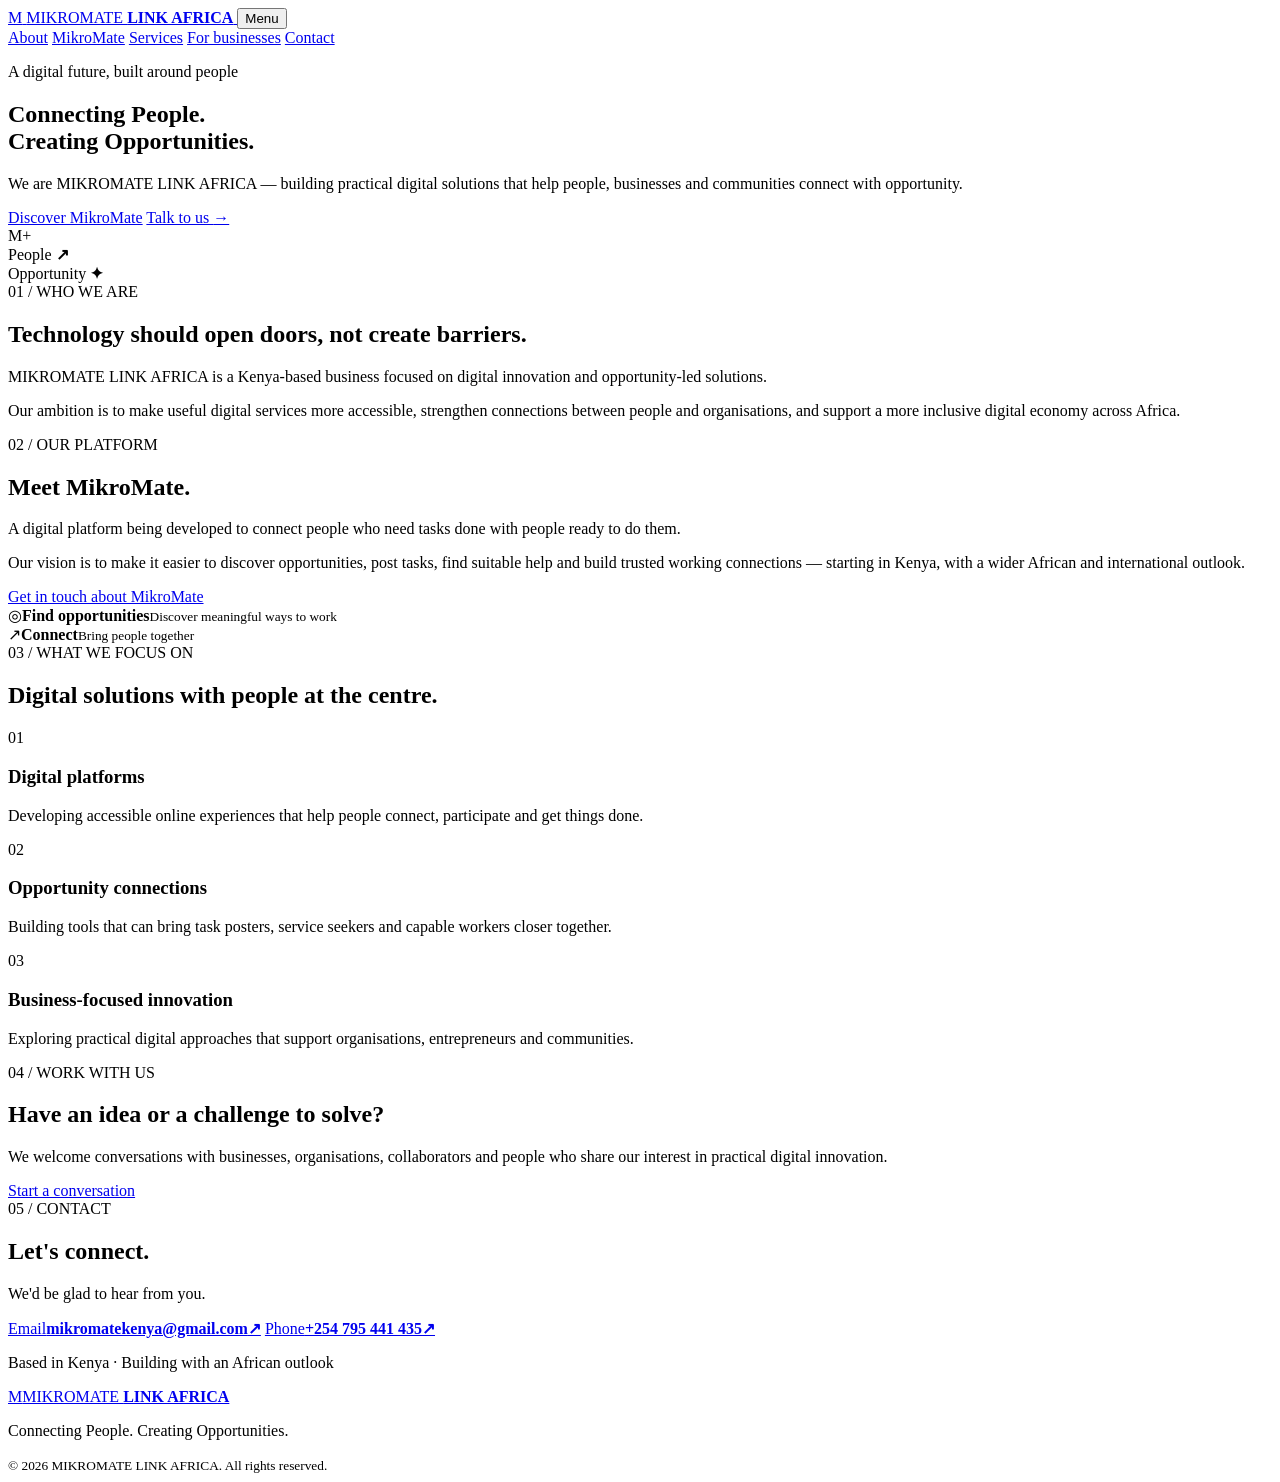
==== index.html @ 5ea37964 "Add official MikroMate Link Africa website" ====
<!doctype html>
<html lang="en">
<head>
  <meta charset="utf-8">
  <meta name="viewport" content="width=device-width, initial-scale=1">
  <meta name="theme-color" content="#102a43">
  <meta name="description" content="MikroMate Link Africa connects people with opportunities through practical digital solutions.">
  <title>MIKROMATE LINK AFRICA | Connecting People. Creating Opportunities.</title>
  <link rel="stylesheet" href="styles.css">
  <script src="script.js" defer></script>
</head>
<body>
  <header class="site-header">
    <a class="brand" href="#home" aria-label="MikroMate Link Africa home">
      <span class="brand-mark">M</span>
      <span class="brand-name">MIKROMATE <strong>LINK AFRICA</strong></span>
    </a>
    <button class="menu-toggle" type="button" aria-expanded="false" aria-controls="site-nav">Menu</button>
    <nav id="site-nav" class="site-nav" aria-label="Main navigation">
      <a href="#about">About</a>
      <a href="#mikromate">MikroMate</a>
      <a href="#services">Services</a>
      <a href="#business">For businesses</a>
      <a class="nav-contact" href="#contact">Contact</a>
    </nav>
  </header>

  <main>
    <section class="hero" id="home">
      <div class="hero-content">
        <p class="eyebrow">A digital future, built around people</p>
        <h1>Connecting People.<br><span>Creating Opportunities.</span></h1>
        <p class="hero-copy">We are MIKROMATE LINK AFRICA — building practical digital solutions that help people, businesses and communities connect with opportunity.</p>
        <div class="hero-actions">
          <a class="button button-light" href="#mikromate">Discover MikroMate</a>
          <a class="text-link" href="#contact">Talk to us <span aria-hidden="true">→</span></a>
        </div>
      </div>
      <div class="hero-art" aria-hidden="true">
        <div class="orbit orbit-one"></div><div class="orbit orbit-two"></div>
        <div class="hero-symbol">M<span>+</span></div>
        <div class="floating-card card-top">People <b>↗</b></div>
        <div class="floating-card card-bottom">Opportunity <b>✦</b></div>
      </div>
    </section>

    <section class="intro section" id="about">
      <div class="section-tag">01 / WHO WE ARE</div>
      <div class="intro-grid">
        <h2>Technology should open doors, not create barriers.</h2>
        <div>
          <p class="lead">MIKROMATE LINK AFRICA is a Kenya-based business focused on digital innovation and opportunity-led solutions.</p>
          <p>Our ambition is to make useful digital services more accessible, strengthen connections between people and organisations, and support a more inclusive digital economy across Africa.</p>
        </div>
      </div>
    </section>

    <section class="platform section" id="mikromate">
      <div class="platform-copy">
        <div class="section-tag light-tag">02 / OUR PLATFORM</div>
        <h2>Meet <span>MikroMate.</span></h2>
        <p class="lead">A digital platform being developed to connect people who need tasks done with people ready to do them.</p>
        <p>Our vision is to make it easier to discover opportunities, post tasks, find suitable help and build trusted working connections — starting in Kenya, with a wider African and international outlook.</p>
        <a class="button button-outline" href="#contact">Get in touch about MikroMate</a>
      </div>
      <div class="platform-visual" aria-hidden="true">
        <div class="platform-tile tile-main"><span class="tile-icon">◎</span><strong>Find opportunities</strong><small>Discover meaningful ways to work</small></div>
        <div class="platform-tile tile-side"><span class="tile-icon">↗</span><strong>Connect</strong><small>Bring people together</small></div>
        <div class="platform-dot"></div>
      </div>
    </section>

    <section class="section services" id="services">
      <div class="section-tag">03 / WHAT WE FOCUS ON</div>
      <h2>Digital solutions with people at the centre.</h2>
      <div class="service-grid">
        <article class="service-card"><span>01</span><h3>Digital platforms</h3><p>Developing accessible online experiences that help people connect, participate and get things done.</p></article>
        <article class="service-card"><span>02</span><h3>Opportunity connections</h3><p>Building tools that can bring task posters, service seekers and capable workers closer together.</p></article>
        <article class="service-card"><span>03</span><h3>Business-focused innovation</h3><p>Exploring practical digital approaches that support organisations, entrepreneurs and communities.</p></article>
      </div>
    </section>

    <section class="business section" id="business">
      <div>
        <div class="section-tag light-tag">04 / WORK WITH US</div>
        <h2>Have an idea or a challenge to solve?</h2>
      </div>
      <div>
        <p class="lead">We welcome conversations with businesses, organisations, collaborators and people who share our interest in practical digital innovation.</p>
        <a class="button button-light" href="mailto:mikromatekenya@gmail.com?subject=Business%20enquiry%20-%20MikroMate%20Link%20Africa">Start a conversation</a>
      </div>
    </section>

    <section class="contact section" id="contact">
      <div class="section-tag">05 / CONTACT</div>
      <div class="contact-grid">
        <div><h2>Let's connect.</h2><p class="lead">We'd be glad to hear from you.</p></div>
        <div class="contact-details">
          <a href="mailto:mikromatekenya@gmail.com"><span>Email</span><strong>mikromatekenya@gmail.com</strong><b>↗</b></a>
          <a href="tel:+254795441435"><span>Phone</span><strong>+254 795 441 435</strong><b>↗</b></a>
          <p class="location-note">Based in Kenya · Building with an African outlook</p>
        </div>
      </div>
    </section>
  </main>

  <footer class="site-footer">
    <a class="brand footer-brand" href="#home"><span class="brand-mark">M</span><span class="brand-name">MIKROMATE <strong>LINK AFRICA</strong></span></a>
    <p>Connecting People. Creating Opportunities.</p>
    <small>© <span id="year">2026</span> MIKROMATE LINK AFRICA. All rights reserved.</small>
  </footer>
</body>
</html>
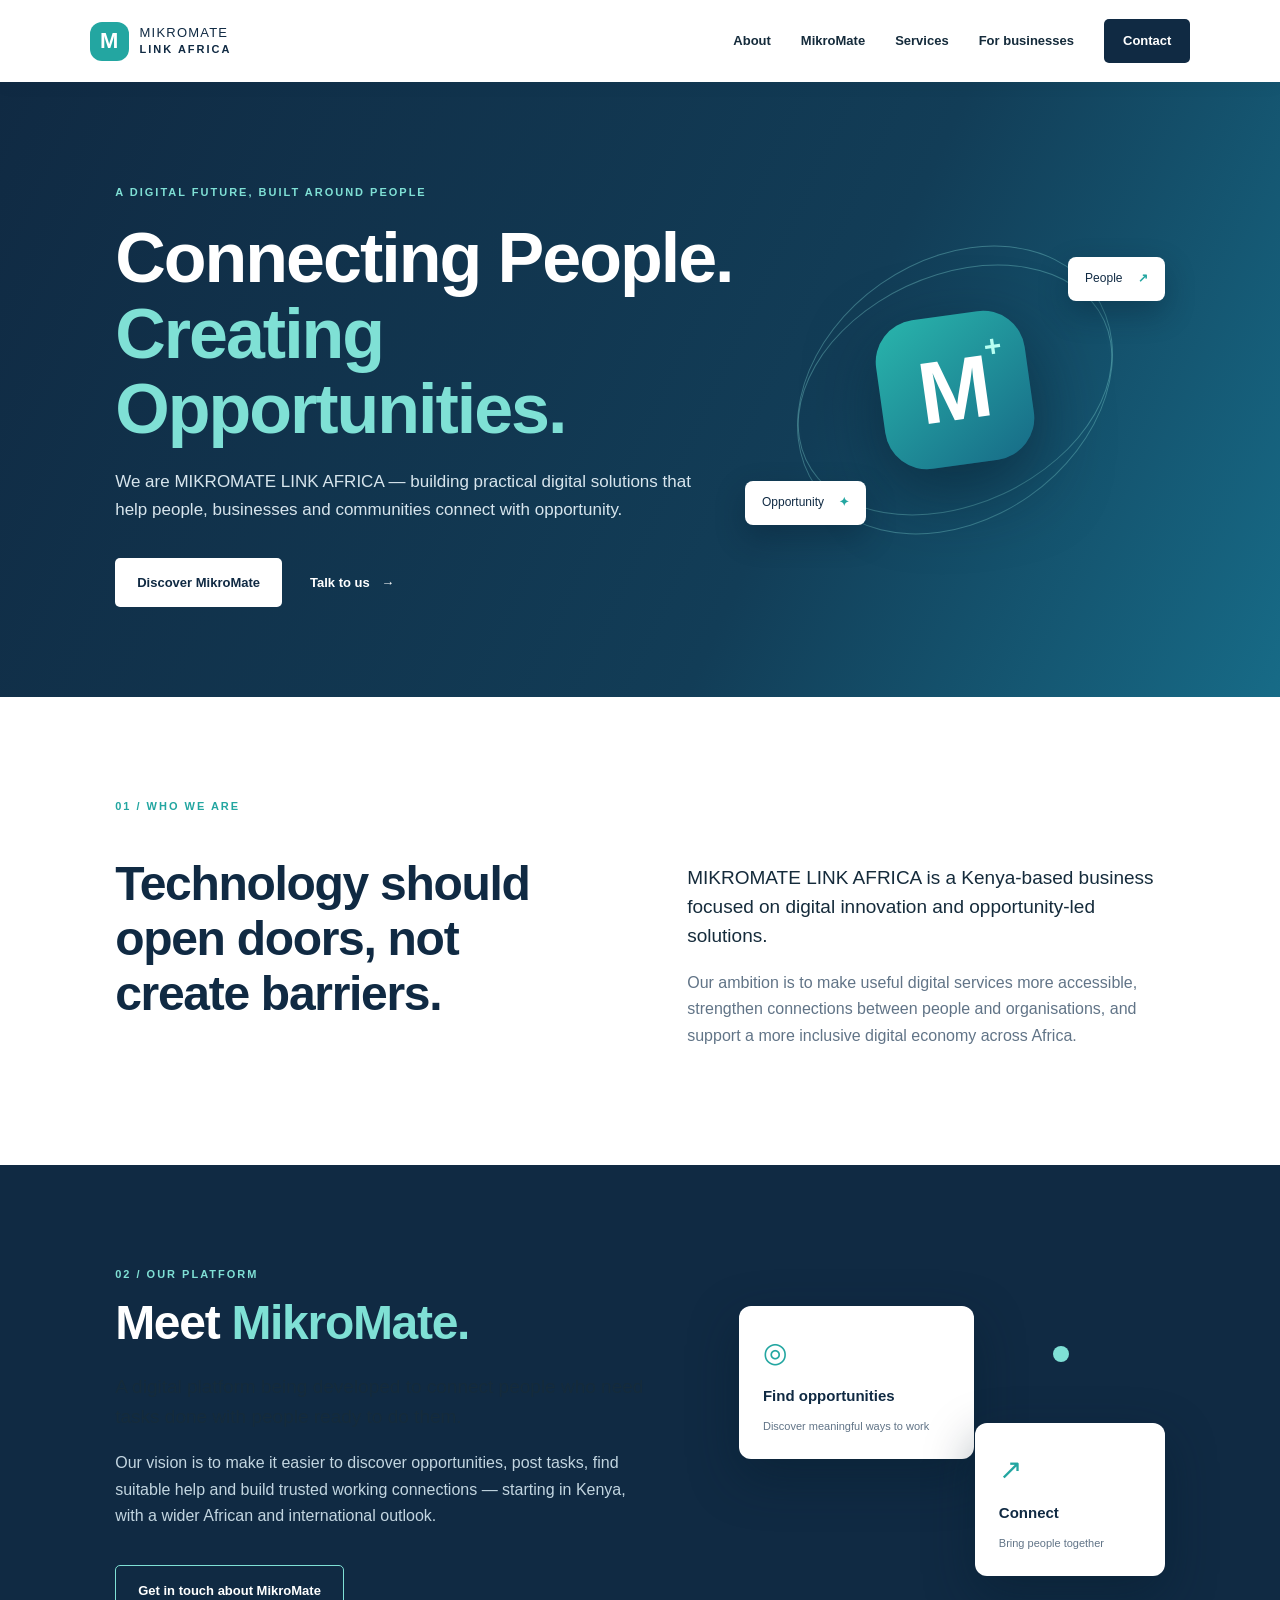
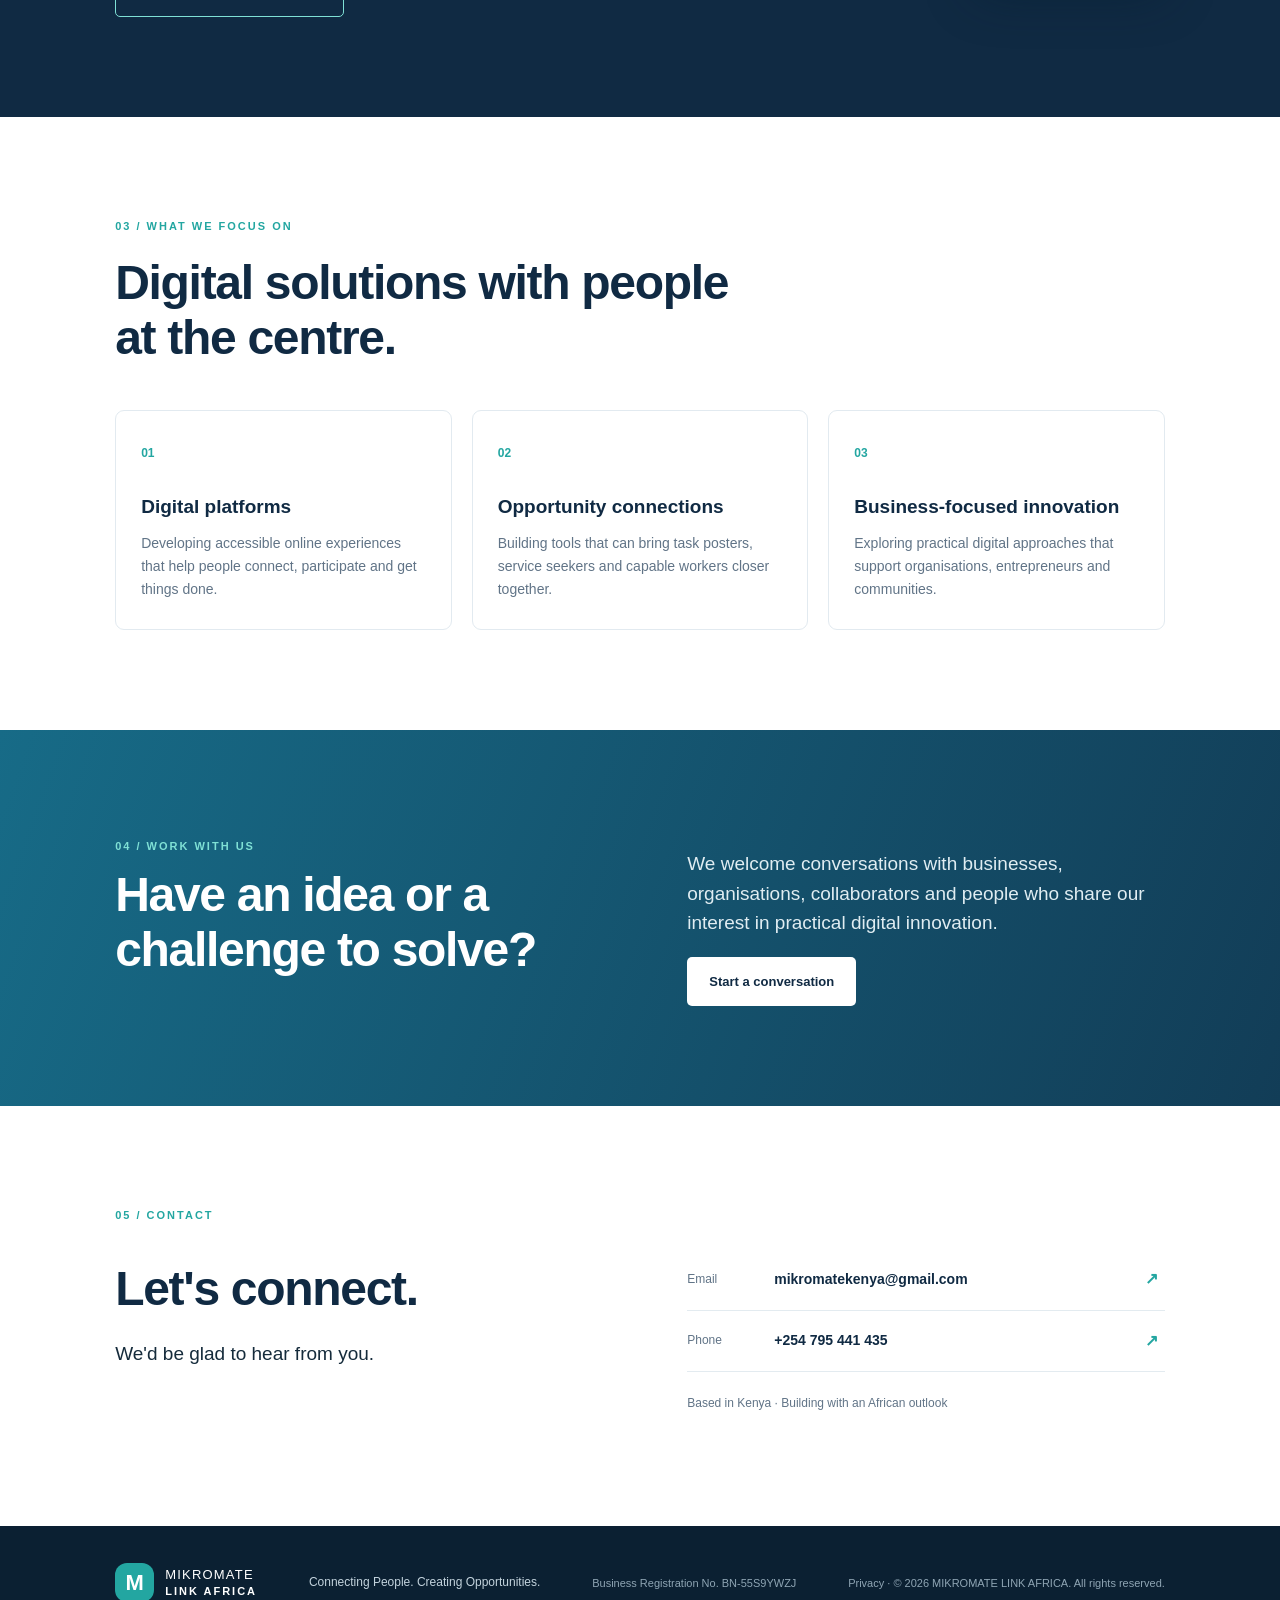
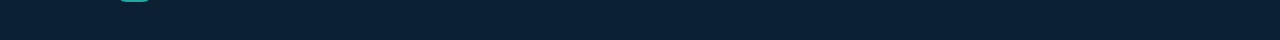
==== commit 6b5dfaf9: "Add business registration and privacy link" ====
--- a/index.html
+++ b/index.html
@@ -107,7 +107,8 @@
   <footer class="site-footer">
     <a class="brand footer-brand" href="#home"><span class="brand-mark">M</span><span class="brand-name">MIKROMATE <strong>LINK AFRICA</strong></span></a>
     <p>Connecting People. Creating Opportunities.</p>
-    <small>© <span id="year">2026</span> MIKROMATE LINK AFRICA. All rights reserved.</small>
+    <small>Business Registration No. BN-55S9YWZJ</small>
+    <small><a href="privacy.html">Privacy</a> · © <span id="year">2026</span> MIKROMATE LINK AFRICA. All rights reserved.</small>
   </footer>
 </body>
 </html>
--- a/styles.css
+++ b/styles.css
@@ -0,0 +1 @@
+:root{--navy:#102a43;--blue:#176b87;--teal:#23a6a1;--ink:#152b3b;--muted:#617487;--paper:#f5f8fa;--white:#fff}*{box-sizing:border-box}html{scroll-behavior:smooth}body{margin:0;font-family:Arial,Helvetica,sans-serif;color:var(--ink);line-height:1.65;background:#fff}a{color:inherit;text-decoration:none}.site-header{height:82px;padding:0 7%;display:flex;align-items:center;justify-content:space-between;background:#fff;position:sticky;top:0;z-index:10;box-shadow:0 2px 18px #102a430d}.brand{display:flex;align-items:center;gap:11px}.brand-mark{width:39px;height:39px;border-radius:12px;background:var(--teal);color:white;display:grid;place-items:center;font-size:22px;font-weight:800}.brand-name{font-size:13px;letter-spacing:1.2px;font-weight:500;color:var(--navy);line-height:1.4}.brand-name strong{display:block;font-size:11px;letter-spacing:2px}.site-nav{display:flex;align-items:center;gap:30px;font-size:13px;font-weight:600}.site-nav a:hover,.text-link:hover{color:var(--teal)}.site-nav .nav-contact{background:var(--navy);color:white;padding:11px 19px;border-radius:5px}.menu-toggle{display:none}.hero{min-height:590px;background:linear-gradient(115deg,#102a43 0%,#123d57 62%,#176b87 100%);color:white;padding:90px 9%;display:grid;grid-template-columns:1.2fr .8fr;align-items:center;overflow:hidden}.eyebrow,.section-tag{font-size:11px;letter-spacing:2px;font-weight:700;color:var(--teal);text-transform:uppercase}.hero .eyebrow{color:#7fe0d5}.hero h1{font-size:clamp(42px,5.5vw,70px);line-height:1.08;letter-spacing:-2px;margin:20px 0}.hero h1 span{color:#7fe0d5}.hero-copy{font-size:17px;color:#d7e5ed;max-width:590px}.hero-actions{display:flex;align-items:center;gap:28px;margin-top:34px}.button{display:inline-block;padding:14px 22px;border-radius:5px;font-size:13px;font-weight:700}.button-light{background:white;color:var(--navy)}.text-link{font-size:13px;font-weight:700;color:white}.text-link span{margin-left:8px}.hero-art{height:350px;position:relative;display:grid;place-items:center}.orbit{position:absolute;border:1px solid #8be5dd55;border-radius:50%;transform:rotate(-25deg)}.orbit-one{width:330px;height:230px}.orbit-two{width:260px;height:340px;transform:rotate(55deg)}.hero-symbol{width:150px;height:150px;border-radius:42px;background:linear-gradient(145deg,#29b5ac,#176b87);display:grid;place-items:center;font-size:88px;font-weight:800;box-shadow:0 25px 70px #061c2c88;transform:rotate(-8deg)}.hero-symbol span{font-size:30px;color:#b8fff2;position:absolute;right:23px;top:12px}.floating-card{position:absolute;background:#fff;color:var(--navy);padding:12px 17px;border-radius:8px;box-shadow:0 12px 30px #071b2c55;font-size:12px}.floating-card b{color:var(--teal);margin-left:12px}.card-top{top:42px;right:0}.card-bottom{bottom:40px;left:0}.section{padding:100px 9%}.intro-grid,.contact-grid{display:grid;grid-template-columns:1fr 1fr;gap:9%;margin-top:28px}.section h2{font-size:clamp(32px,4vw,48px);line-height:1.15;letter-spacing:-1.3px;margin:12px 0 22px;color:var(--navy)}.intro-grid p,.platform p,.business p{color:var(--muted)}.lead{font-size:19px;line-height:1.55;color:var(--ink)!important}.platform{background:var(--navy);color:white;display:grid;grid-template-columns:1.1fr .9fr;gap:8%;align-items:center}.platform h2{color:white}.platform h2 span{color:#7fe0d5}.platform p{color:#c2d5e0}.light-tag{color:#7fe0d5}.button-outline{border:1px solid #7fe0d5;color:white;margin-top:20px}.platform-visual{height:340px;position:relative;display:grid;place-items:center}.platform-tile{position:absolute;background:#fff;color:var(--navy);padding:24px;border-radius:12px;box-shadow:0 18px 50px #061b2b66;display:flex;flex-direction:column;gap:8px}.tile-main{width:235px;left:2%;top:35px}.tile-side{width:190px;right:0;bottom:35px}.tile-icon{font-size:28px;color:var(--teal)}.platform-tile strong{font-size:15px}.platform-tile small{color:var(--muted);font-size:11px}.platform-dot{position:absolute;width:16px;height:16px;background:#7fe0d5;border-radius:50%;right:22%;top:22%}.services h2{max-width:650px;margin:20px 0 45px}.service-grid{display:grid;grid-template-columns:repeat(3,1fr);gap:20px}.service-card{padding:28px 25px;border:1px solid #e2eaf0;border-radius:9px;min-height:220px}.service-card span{color:var(--teal);font-size:12px;font-weight:700}.service-card h3{color:var(--navy);font-size:19px;margin:25px 0 10px}.service-card p{font-size:14px;color:var(--muted);margin:0}.business{background:linear-gradient(110deg,#176b87,#123d57);color:white;display:grid;grid-template-columns:1fr 1fr;gap:9%;align-items:center}.business h2{color:white}.business .lead{color:#e0edf2!important}.contact-grid{margin-top:25px}.contact-details a{display:grid;grid-template-columns:75px 1fr 20px;gap:12px;align-items:center;padding:17px 0;border-bottom:1px solid #e3ebf0}.contact-details a span,.location-note{font-size:12px;color:var(--muted)}.contact-details a strong{font-size:14px;color:var(--navy);overflow-wrap:anywhere}.contact-details a b{color:var(--teal)}.location-note{margin-top:22px}.site-footer{background:#0b2032;color:#c3d3dd;padding:35px 9%;display:flex;align-items:center;justify-content:space-between;gap:20px;flex-wrap:wrap}.footer-brand .brand-name{color:white}.site-footer p{font-size:12px}.site-footer small{font-size:11px;color:#8fa5b4}@media(max-width:800px){.site-header{height:72px;padding:0 5%}.menu-toggle{display:block;border:1px solid #dce6ec;background:white;color:var(--navy);padding:9px 13px;border-radius:5px}.site-nav{display:none;position:absolute;top:72px;left:0;right:0;background:white;padding:20px 6%;box-shadow:0 12px 20px #102a4315;flex-direction:column;align-items:stretch;gap:17px}.site-nav.open{display:flex}.site-nav .nav-contact{text-align:center}.hero{padding:75px 7%;grid-template-columns:1fr;min-height:auto}.hero-art{height:280px;margin-top:30px}.hero h1{font-size:48px}.section{padding:72px 7%}.intro-grid,.contact-grid,.platform,.business{grid-template-columns:1fr;gap:28px}.platform-visual{max-width:440px;width:100%;margin:auto}.service-grid{grid-template-columns:1fr}.service-card{min-height:0}.site-footer{padding:30px 7%;flex-direction:column;align-items:flex-start;gap:8px}}@media(max-width:420px){.hero h1{font-size:39px}.hero-actions{align-items:flex-start;flex-direction:column;gap:18px}.hero-art{transform:scale(.9);margin-left:-10px;margin-right:-10px}.contact-details a{grid-template-columns:55px 1fr 15px}.brand-name{font-size:11px}.brand-name strong{font-size:10px}}
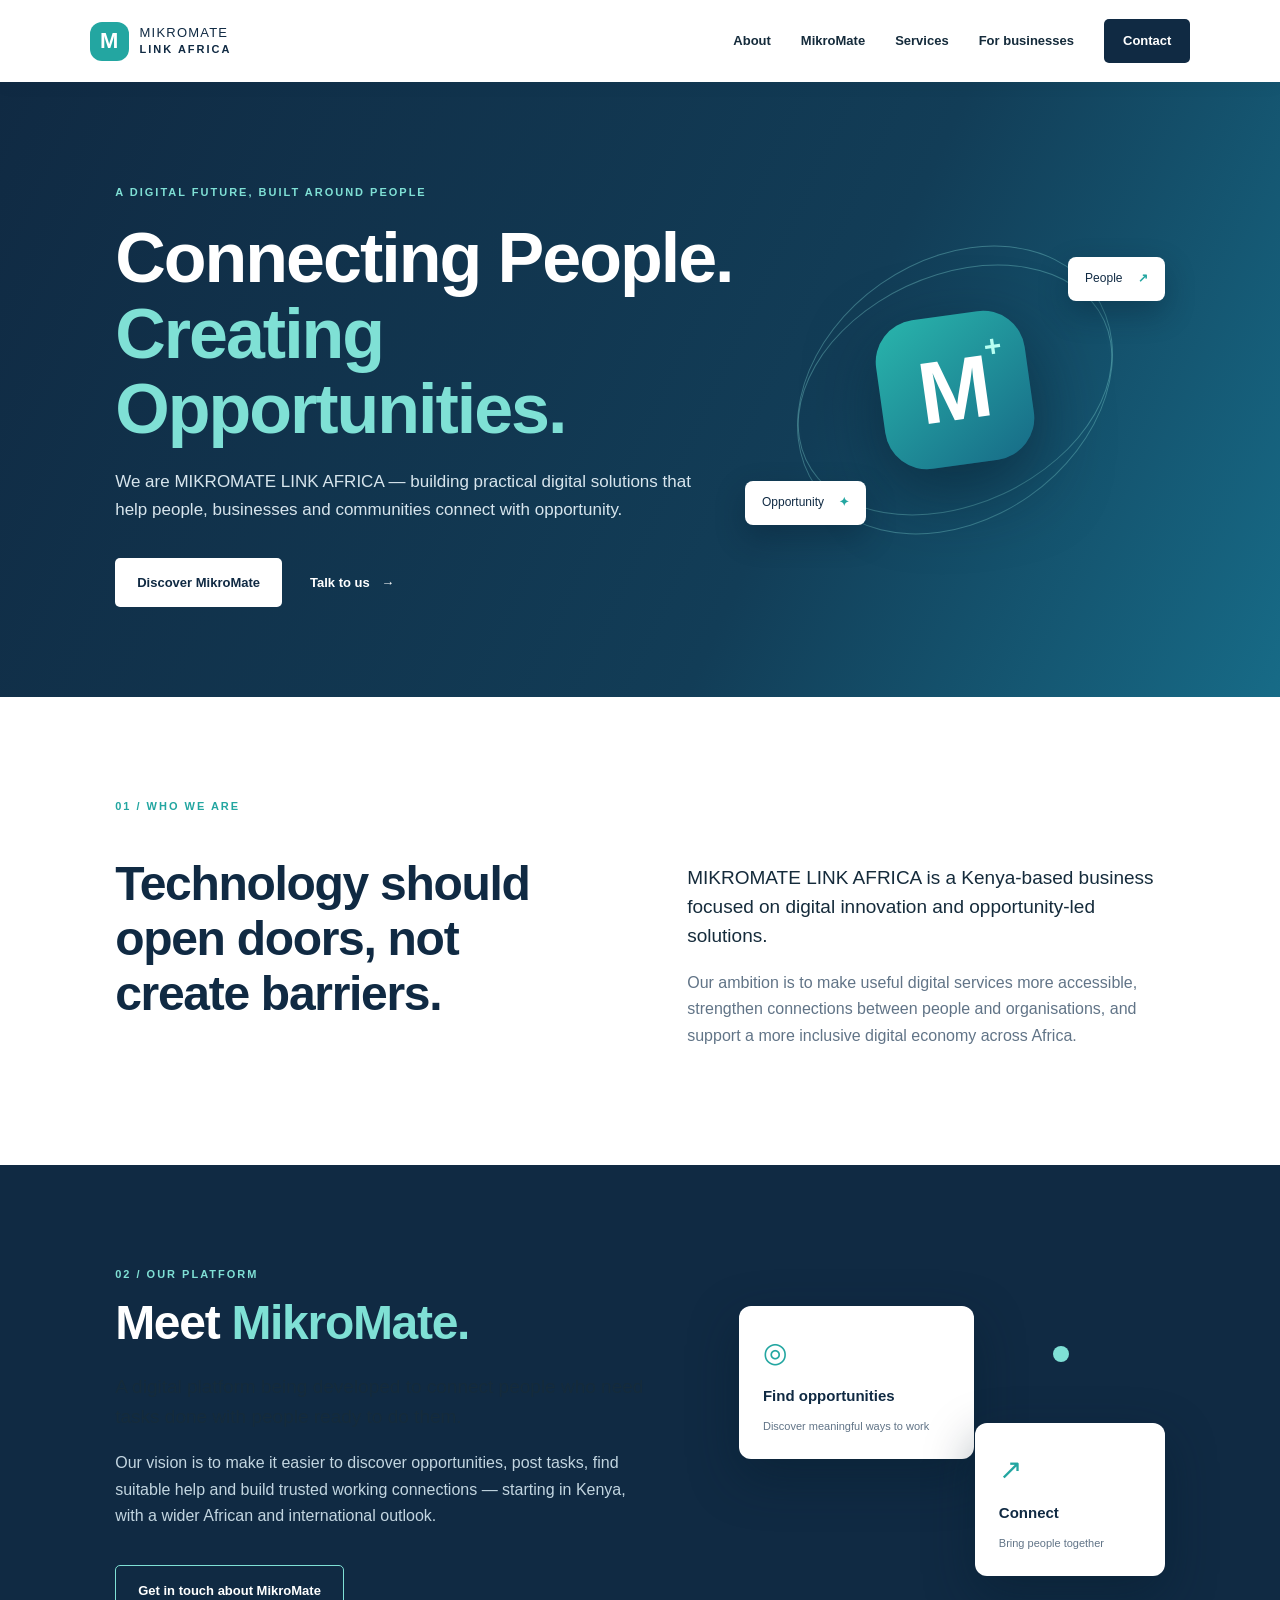
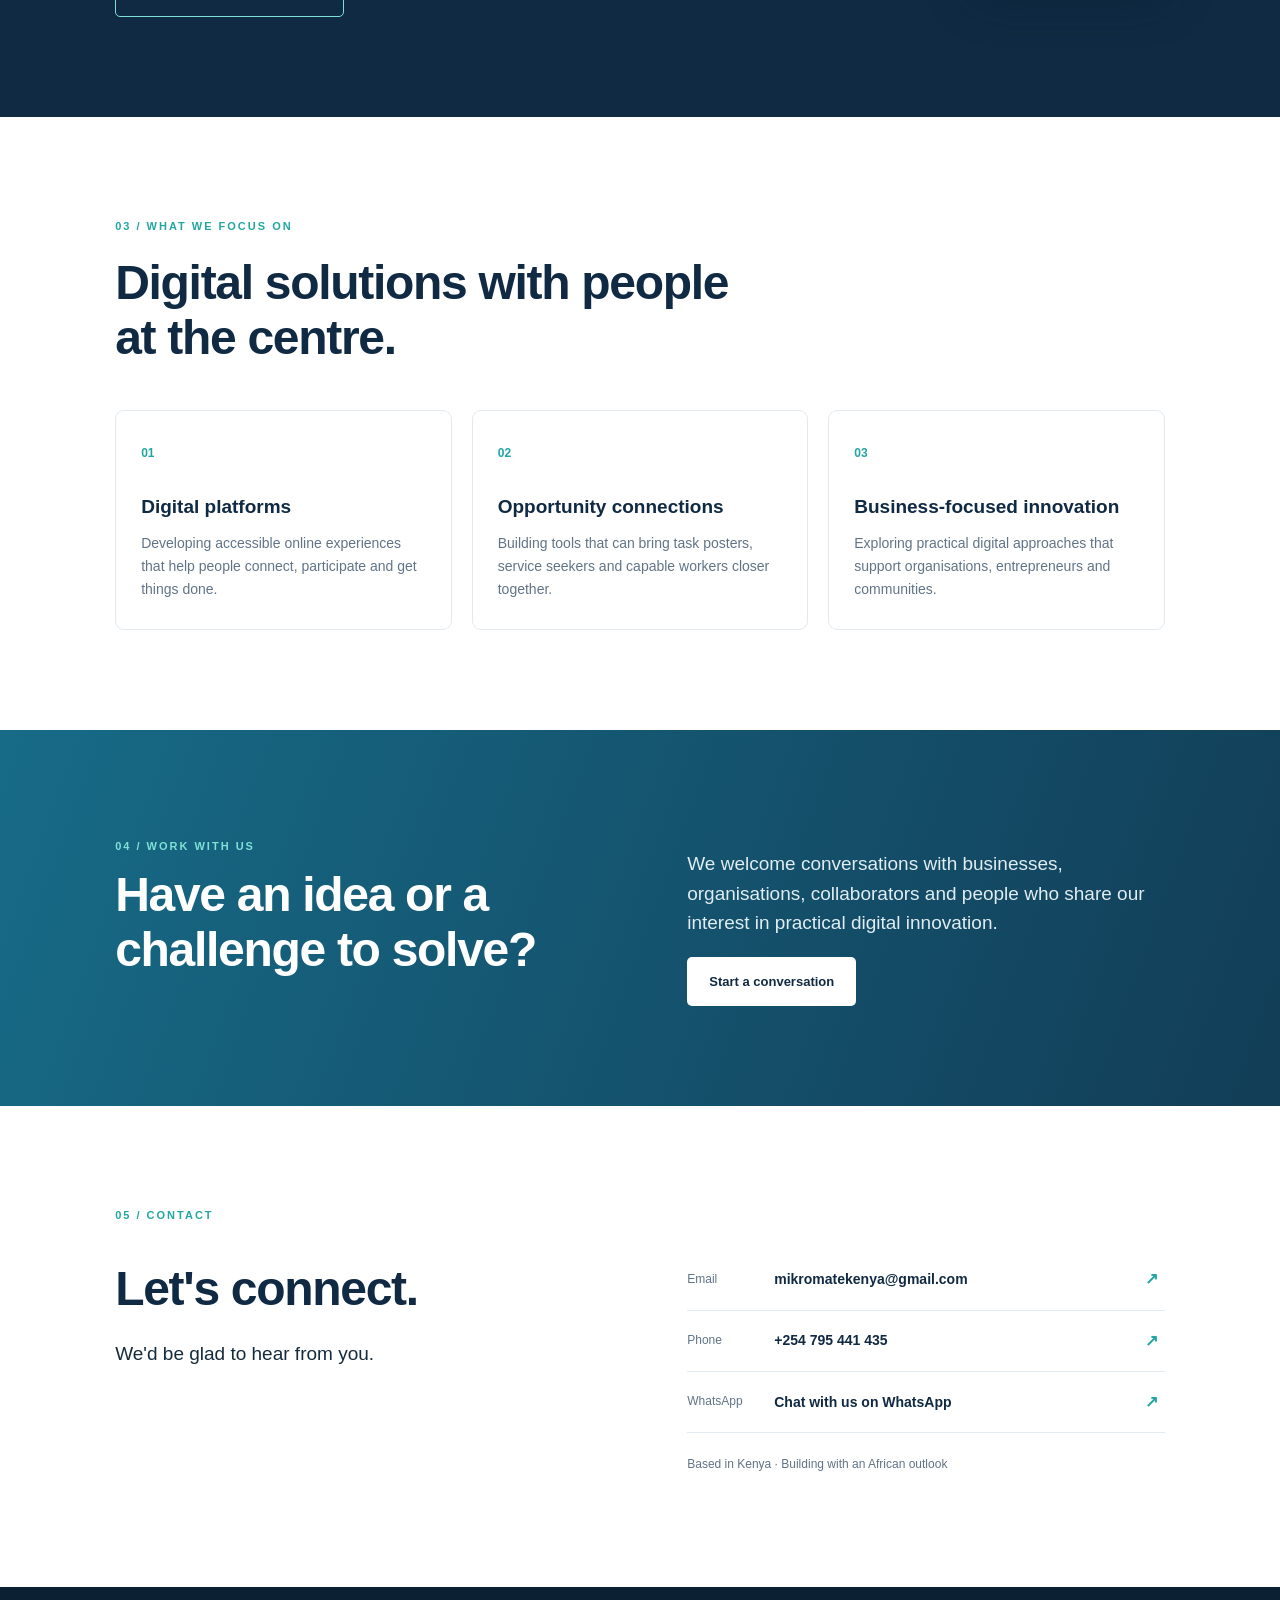
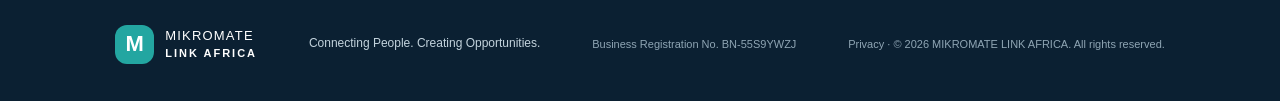
==== commit 8288ba18: "Add official WhatsApp contact link" ====
--- a/index.html
+++ b/index.html
@@ -98,6 +98,7 @@
         <div class="contact-details">
           <a href="mailto:mikromatekenya@gmail.com"><span>Email</span><strong>mikromatekenya@gmail.com</strong><b>↗</b></a>
           <a href="tel:+254795441435"><span>Phone</span><strong>+254 795 441 435</strong><b>↗</b></a>
+          <a href="https://wa.me/254795441435" target="_blank" rel="noopener noreferrer"><span>WhatsApp</span><strong>Chat with us on WhatsApp</strong><b>↗</b></a>
           <p class="location-note">Based in Kenya · Building with an African outlook</p>
         </div>
       </div>
